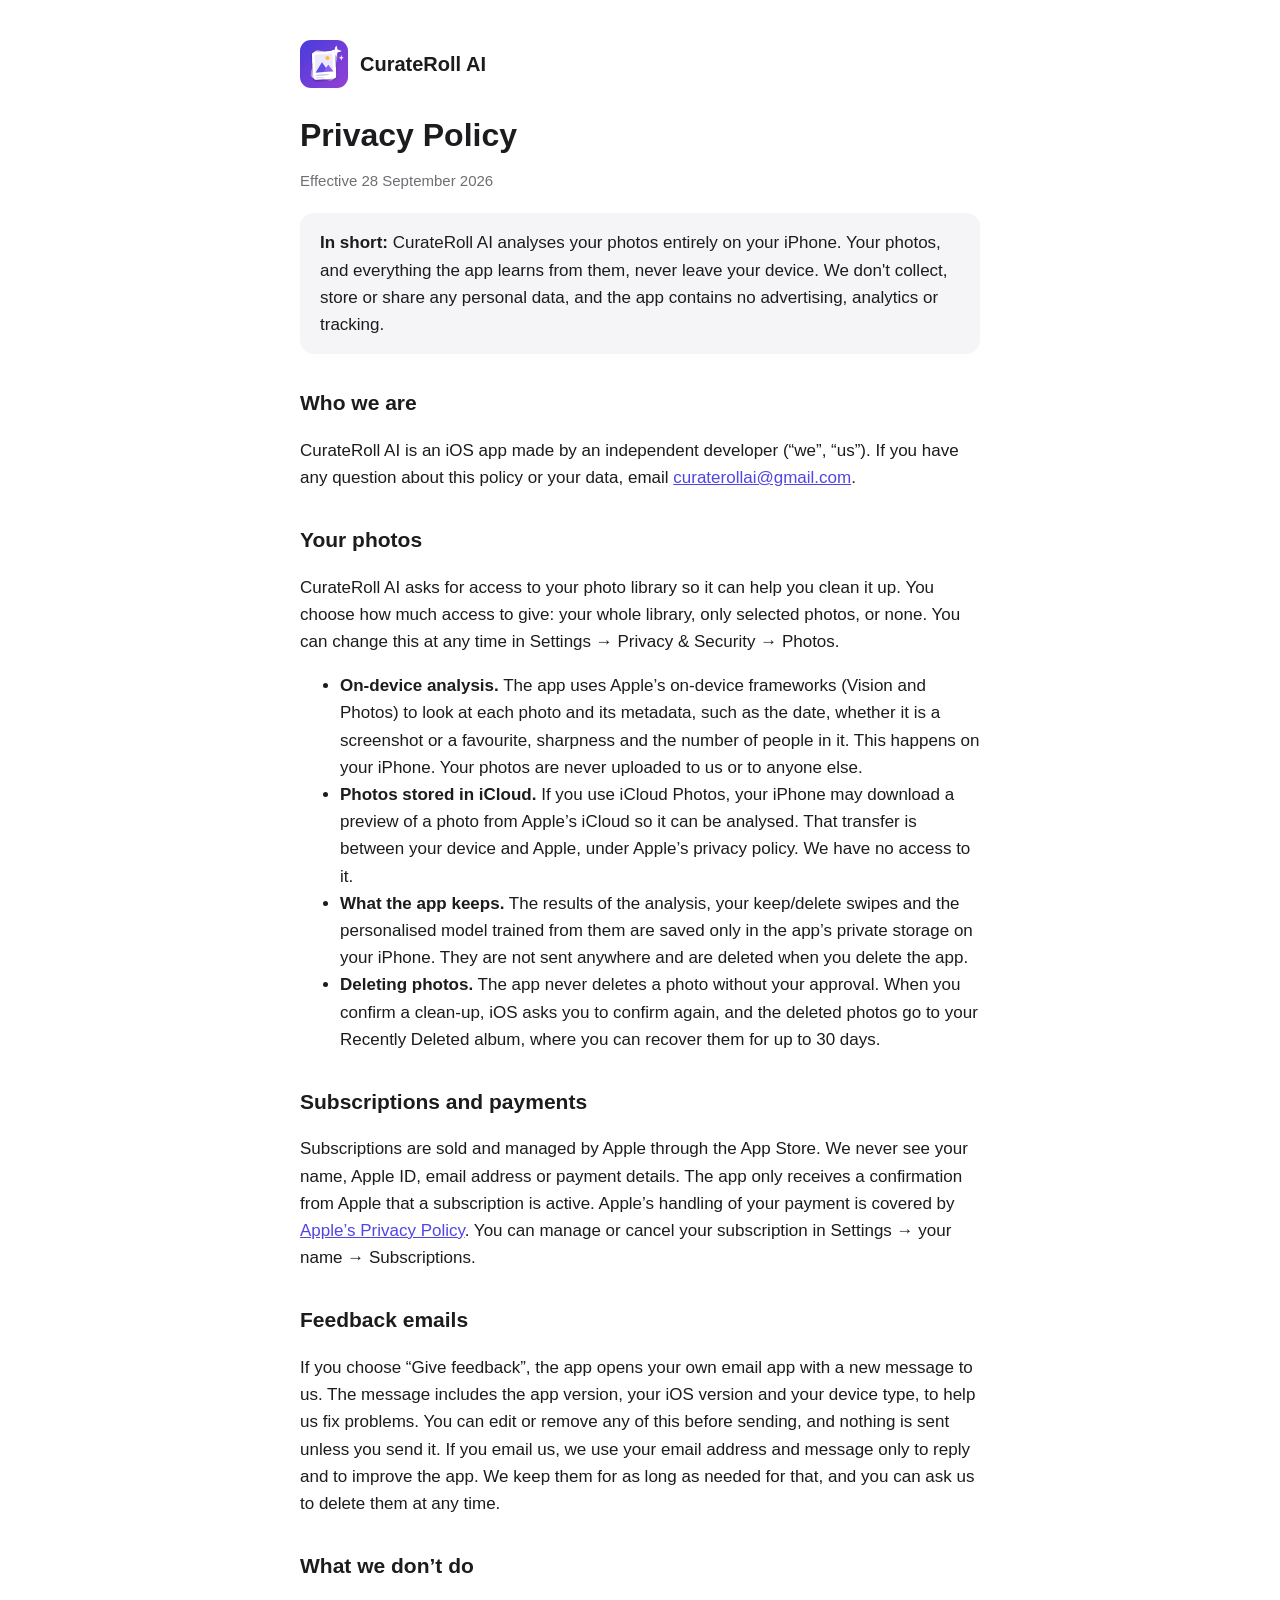
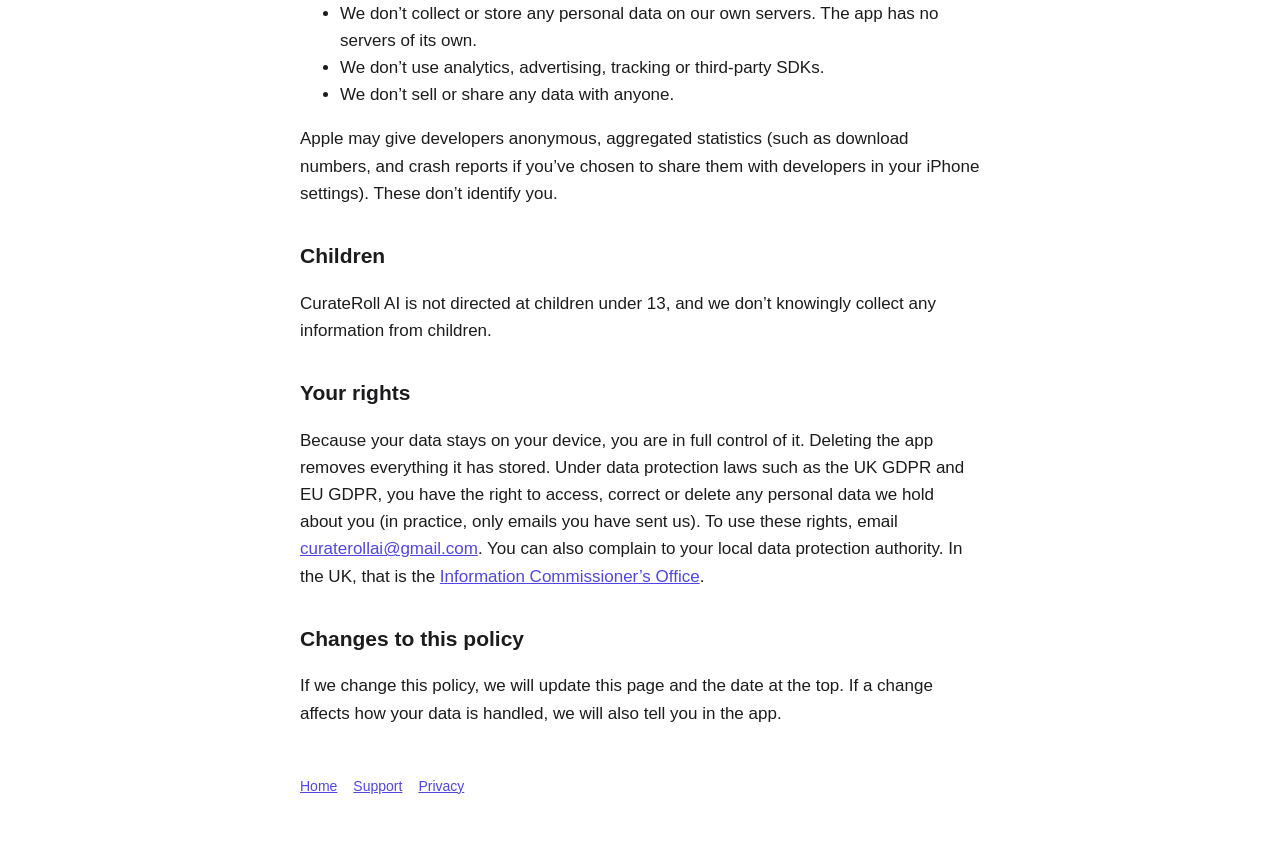
==== privacy.html @ e9e16581 "Add files via upload" ====
<!doctype html>
<html lang="en">
<head>
<meta charset="utf-8">
<meta name="viewport" content="width=device-width, initial-scale=1">
<title>Privacy Policy – CurateRoll AI</title>
<link rel="stylesheet" href="style.css">
</head>
<body>
<main>
<header><img src="icon.png" alt=""><a href="./">CurateRoll AI</a></header>

<h1>Privacy Policy</h1>
<p class="muted">Effective 28 September 2026</p>

<div class="card">
<strong>In short:</strong> CurateRoll AI analyses your photos entirely on your iPhone. Your photos, and everything the app learns from them, never leave your device. We don't collect, store or share any personal data, and the app contains no advertising, analytics or tracking.
</div>

<h2>Who we are</h2>
<p>CurateRoll AI is an iOS app made by an independent developer (“we”, “us”). If you have any question about this policy or your data, email <a href="mailto:curaterollai@gmail.com">curaterollai@gmail.com</a>.</p>

<h2>Your photos</h2>
<p>CurateRoll AI asks for access to your photo library so it can help you clean it up. You choose how much access to give: your whole library, only selected photos, or none. You can change this at any time in Settings → Privacy &amp; Security → Photos.</p>
<ul>
<li><strong>On-device analysis.</strong> The app uses Apple’s on-device frameworks (Vision and Photos) to look at each photo and its metadata, such as the date, whether it is a screenshot or a favourite, sharpness and the number of people in it. This happens on your iPhone. Your photos are never uploaded to us or to anyone else.</li>
<li><strong>Photos stored in iCloud.</strong> If you use iCloud Photos, your iPhone may download a preview of a photo from Apple’s iCloud so it can be analysed. That transfer is between your device and Apple, under Apple’s privacy policy. We have no access to it.</li>
<li><strong>What the app keeps.</strong> The results of the analysis, your keep/delete swipes and the personalised model trained from them are saved only in the app’s private storage on your iPhone. They are not sent anywhere and are deleted when you delete the app.</li>
<li><strong>Deleting photos.</strong> The app never deletes a photo without your approval. When you confirm a clean-up, iOS asks you to confirm again, and the deleted photos go to your Recently Deleted album, where you can recover them for up to 30 days.</li>
</ul>

<h2>Subscriptions and payments</h2>
<p>Subscriptions are sold and managed by Apple through the App Store. We never see your name, Apple ID, email address or payment details. The app only receives a confirmation from Apple that a subscription is active. Apple’s handling of your payment is covered by <a href="https://www.apple.com/legal/privacy/">Apple’s Privacy Policy</a>. You can manage or cancel your subscription in Settings → your name → Subscriptions.</p>

<h2>Feedback emails</h2>
<p>If you choose “Give feedback”, the app opens your own email app with a new message to us. The message includes the app version, your iOS version and your device type, to help us fix problems. You can edit or remove any of this before sending, and nothing is sent unless you send it. If you email us, we use your email address and message only to reply and to improve the app. We keep them for as long as needed for that, and you can ask us to delete them at any time.</p>

<h2>What we don’t do</h2>
<ul>
<li>We don’t collect or store any personal data on our own servers. The app has no servers of its own.</li>
<li>We don’t use analytics, advertising, tracking or third-party SDKs.</li>
<li>We don’t sell or share any data with anyone.</li>
</ul>
<p>Apple may give developers anonymous, aggregated statistics (such as download numbers, and crash reports if you’ve chosen to share them with developers in your iPhone settings). These don’t identify you.</p>

<h2>Children</h2>
<p>CurateRoll AI is not directed at children under 13, and we don’t knowingly collect any information from children.</p>

<h2>Your rights</h2>
<p>Because your data stays on your device, you are in full control of it. Deleting the app removes everything it has stored. Under data protection laws such as the UK GDPR and EU GDPR, you have the right to access, correct or delete any personal data we hold about you (in practice, only emails you have sent us). To use these rights, email <a href="mailto:curaterollai@gmail.com">curaterollai@gmail.com</a>. You can also complain to your local data protection authority. In the UK, that is the <a href="https://ico.org.uk/">Information Commissioner’s Office</a>.</p>

<h2>Changes to this policy</h2>
<p>If we change this policy, we will update this page and the date at the top. If a change affects how your data is handled, we will also tell you in the app.</p>

<footer><a href="./">Home</a><a href="support.html">Support</a><a href="privacy.html">Privacy</a></footer>
</main>
</body>
</html>
---- style.css ----
:root { --bg:#ffffff; --text:#1c1c1e; --muted:#6e6e73; --accent:#4f46e5; --card:#f5f5f7; }
@media (prefers-color-scheme: dark) { :root { --bg:#000000; --text:#f5f5f7; --muted:#a1a1a6; --accent:#818cf8; --card:#1c1c1e; } }
* { box-sizing: border-box; }
body { margin:0; background:var(--bg); color:var(--text); font:17px/1.6 -apple-system, BlinkMacSystemFont, "Segoe UI", Roboto, sans-serif; }
main { max-width:720px; margin:0 auto; padding:40px 20px 64px; }
header { display:flex; align-items:center; gap:12px; margin-bottom:28px; }
header img { width:48px; height:48px; border-radius:11px; }
header a { color:var(--text); text-decoration:none; font-weight:700; font-size:20px; }
h1 { font-size:32px; line-height:1.2; margin:0 0 6px; }
h2 { font-size:21px; margin:32px 0 8px; }
p, li { color:var(--text); }
.muted { color:var(--muted); font-size:15px; }
a { color:var(--accent); }
.card { background:var(--card); border-radius:14px; padding:16px 20px; margin:20px 0; }
footer { margin-top:48px; font-size:14px; color:var(--muted); }
footer a { margin-right:16px; }
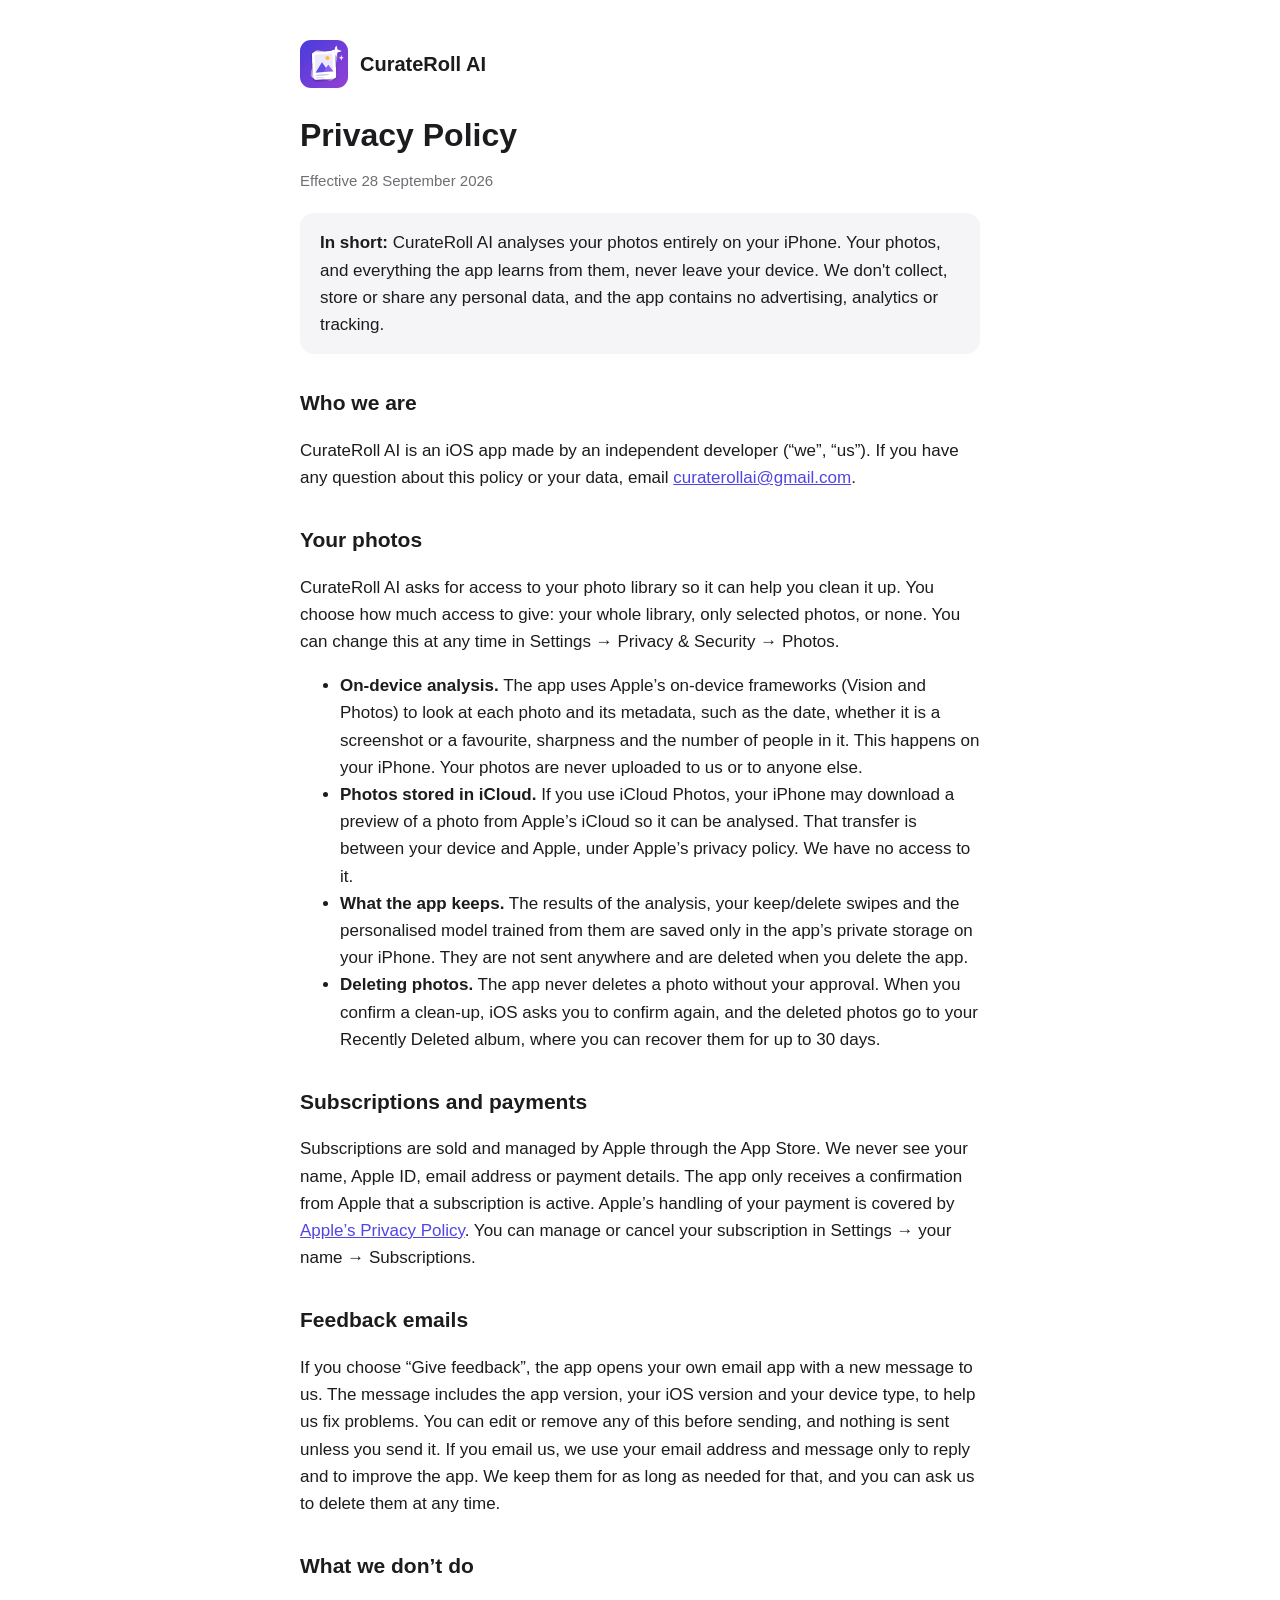
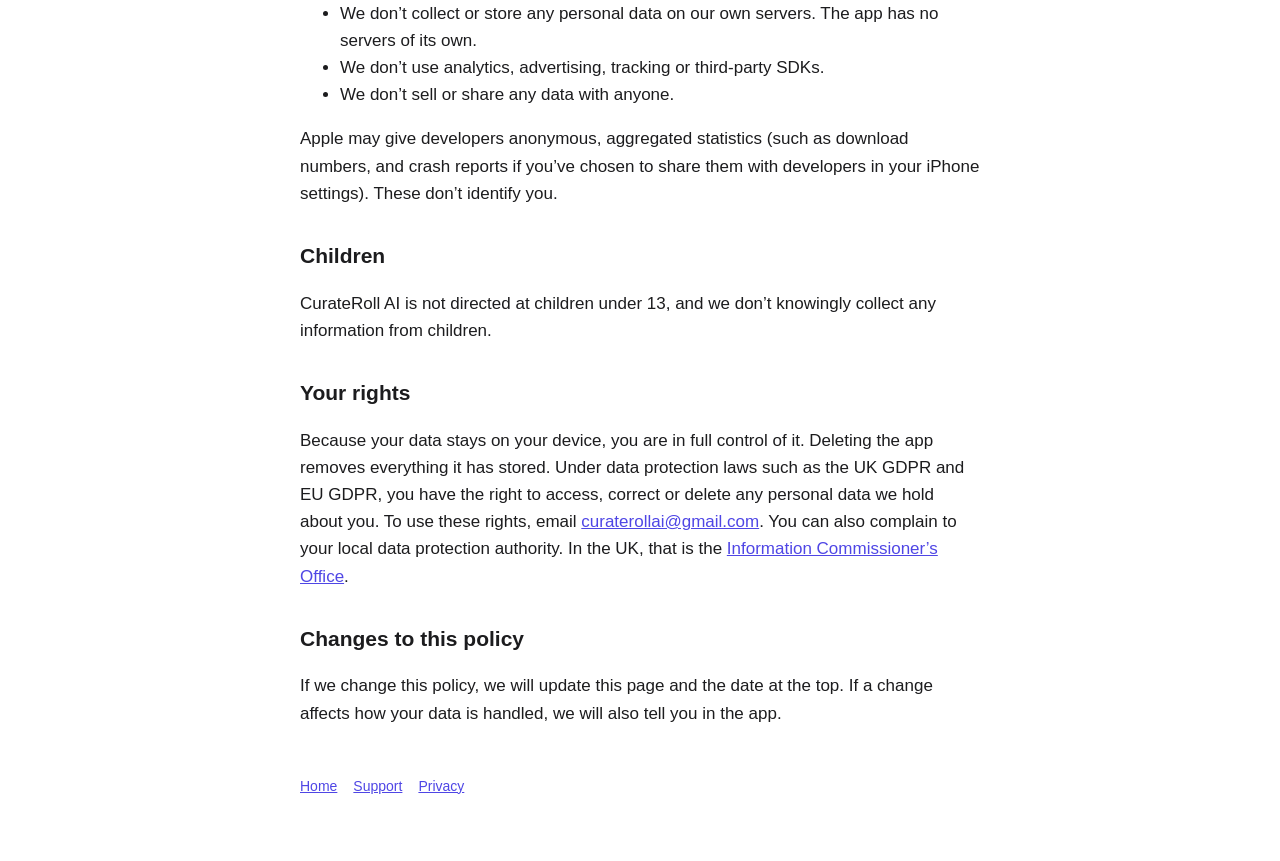
==== commit 6b0d6ee4: "Update privacy.html" ====
--- a/privacy.html
+++ b/privacy.html
@@ -47,7 +47,7 @@
 <p>CurateRoll AI is not directed at children under 13, and we don’t knowingly collect any information from children.</p>
 
 <h2>Your rights</h2>
-<p>Because your data stays on your device, you are in full control of it. Deleting the app removes everything it has stored. Under data protection laws such as the UK GDPR and EU GDPR, you have the right to access, correct or delete any personal data we hold about you (in practice, only emails you have sent us). To use these rights, email <a href="mailto:curaterollai@gmail.com">curaterollai@gmail.com</a>. You can also complain to your local data protection authority. In the UK, that is the <a href="https://ico.org.uk/">Information Commissioner’s Office</a>.</p>
+<p>Because your data stays on your device, you are in full control of it. Deleting the app removes everything it has stored. Under data protection laws such as the UK GDPR and EU GDPR, you have the right to access, correct or delete any personal data we hold about you. To use these rights, email <a href="mailto:curaterollai@gmail.com">curaterollai@gmail.com</a>. You can also complain to your local data protection authority. In the UK, that is the <a href="https://ico.org.uk/">Information Commissioner’s Office</a>.</p>
 
 <h2>Changes to this policy</h2>
 <p>If we change this policy, we will update this page and the date at the top. If a change affects how your data is handled, we will also tell you in the app.</p>
